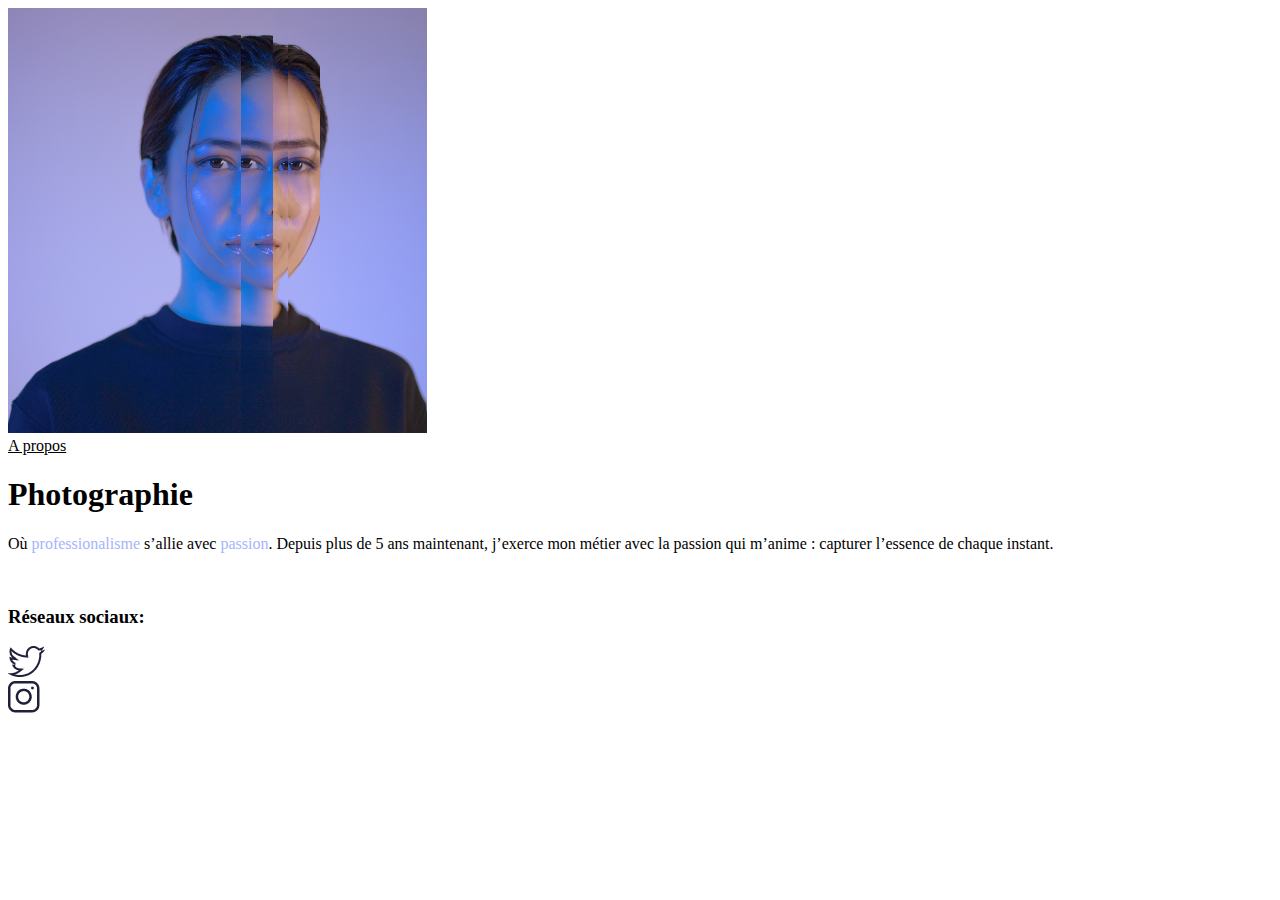
==== code_openclass/index.html @ 9b644bce "web1" ====
<!DOCTYPE html>
<html lang="fr">
    <head>
        <meta charset="utf-8">
        <title>Accueil - Robbie Lens Photographie</title>
        <link rel="stylesheet" href="style.css">
    </head>

    <body>
        <div>
            <img src="image/robbie-lens.png" title="Robbie Lens" alt="Robbie Lens">
            <br>
            <a href="a-propos.html">A propos</a>
        </div>
        <h1>Photographie</h1>
        <p>
            Où <span class="important">professionalisme</span> s’allie avec <span class="important">passion</span>. 
            Depuis plus de 5 ans maintenant, j’exerce 
            mon métier avec la passion qui m’anime : 
            capturer l’essence de chaque instant.
        </p>
        <br>
        <h3>Réseaux sociaux:</h3>
        <a target="_blank" href="https://twitter.com/">
            <img src="image/twitter.png" title="X" alt="X">
        </a>
        <br>
        <a target="_blank" href="https://www.instagram.com/">
            <img src="image/instagram.png" title="Insta" alt="Insta">
        </a>
    </body>

</html>
---- code_openclass/style.css ----
a {
    color: black;
}

.important {
    color: #a5b4fc;
}
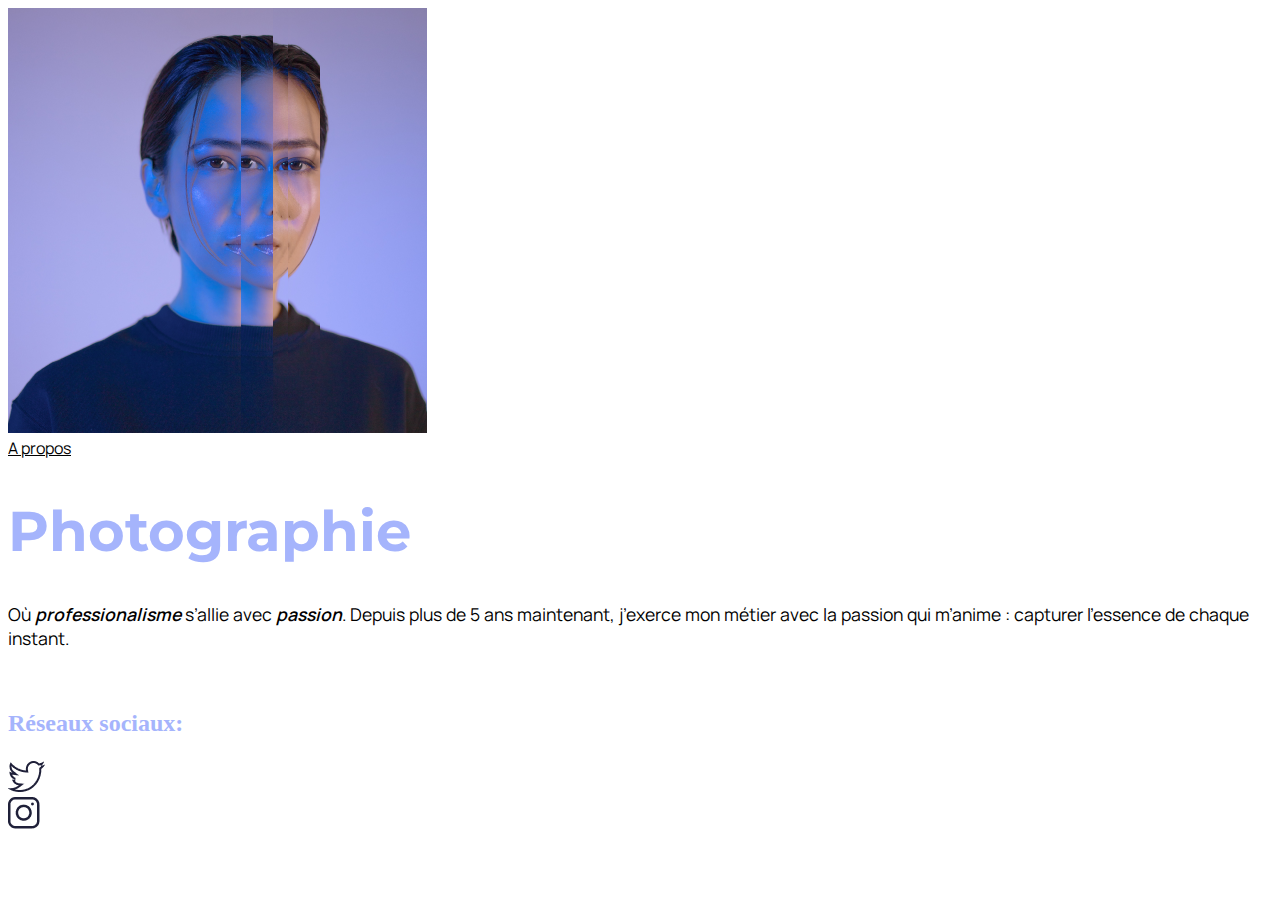
==== commit cd613608: "web" ====
--- a/code_openclass/index.html
+++ b/code_openclass/index.html
@@ -4,8 +4,13 @@
         <meta charset="utf-8">
         <title>Accueil - Robbie Lens Photographie</title>
         <link rel="stylesheet" href="style.css">
+        <link rel="preconnect" href="https://fonts.googleapis.com">
+        <link rel="preconnect" href="https://fonts.gstatic.com" crossorigin>
+        <link href="https://fonts.googleapis.com/css2?family=Montserrat:ital,wght@0,100..900;1,100..900&display=swap" rel="stylesheet">
+        <link rel="preconnect" href="https://fonts.googleapis.com">
+        <link rel="preconnect" href="https://fonts.gstatic.com" crossorigin>
+        <link href="https://fonts.googleapis.com/css2?family=Manrope:wght@200..800&family=Montserrat:ital,wght@0,100..900;1,100..900&display=swap" rel="stylesheet">
     </head>
-
     <body>
         <div>
             <img src="image/robbie-lens.png" title="Robbie Lens" alt="Robbie Lens">
@@ -14,7 +19,7 @@
         </div>
         <h1>Photographie</h1>
         <p>
-            Où <span class="important">professionalisme</span> s’allie avec <span class="important">passion</span>. 
+            Où <em>professionalisme</em> s’allie avec <em>passion</em>. 
             Depuis plus de 5 ans maintenant, j’exerce 
             mon métier avec la passion qui m’anime : 
             capturer l’essence de chaque instant.
--- a/code_openclass/style.css
+++ b/code_openclass/style.css
@@ -1,7 +1,37 @@
 a {
     color: black;
+    font-size: 1em;
+    font-family: "Manrope";
 }
 
-.important {
-    color: #a5b4fc;
+p {
+    font-size: 1.1em;
+    font-family: "Manrope"; 
+}
+
+h1 {
+    color: #A5B4FC;
+    font-size: 3.5em;
+    font-family: "Montserrat";    
+}
+
+h2 {
+    color: #A5B4FC;
+    font-size: 2.5em;
+    font-family: "Monserrat";
+}
+
+h3 {
+    color: #A5B4FC;
+    font-size: 1.5em;
+    font-family: "Monserrat";
+}
+
+ul {
+    font-size: 1em;
+    font-family: "Manrope";
+}
+
+em {
+    font-weight: 600;
 }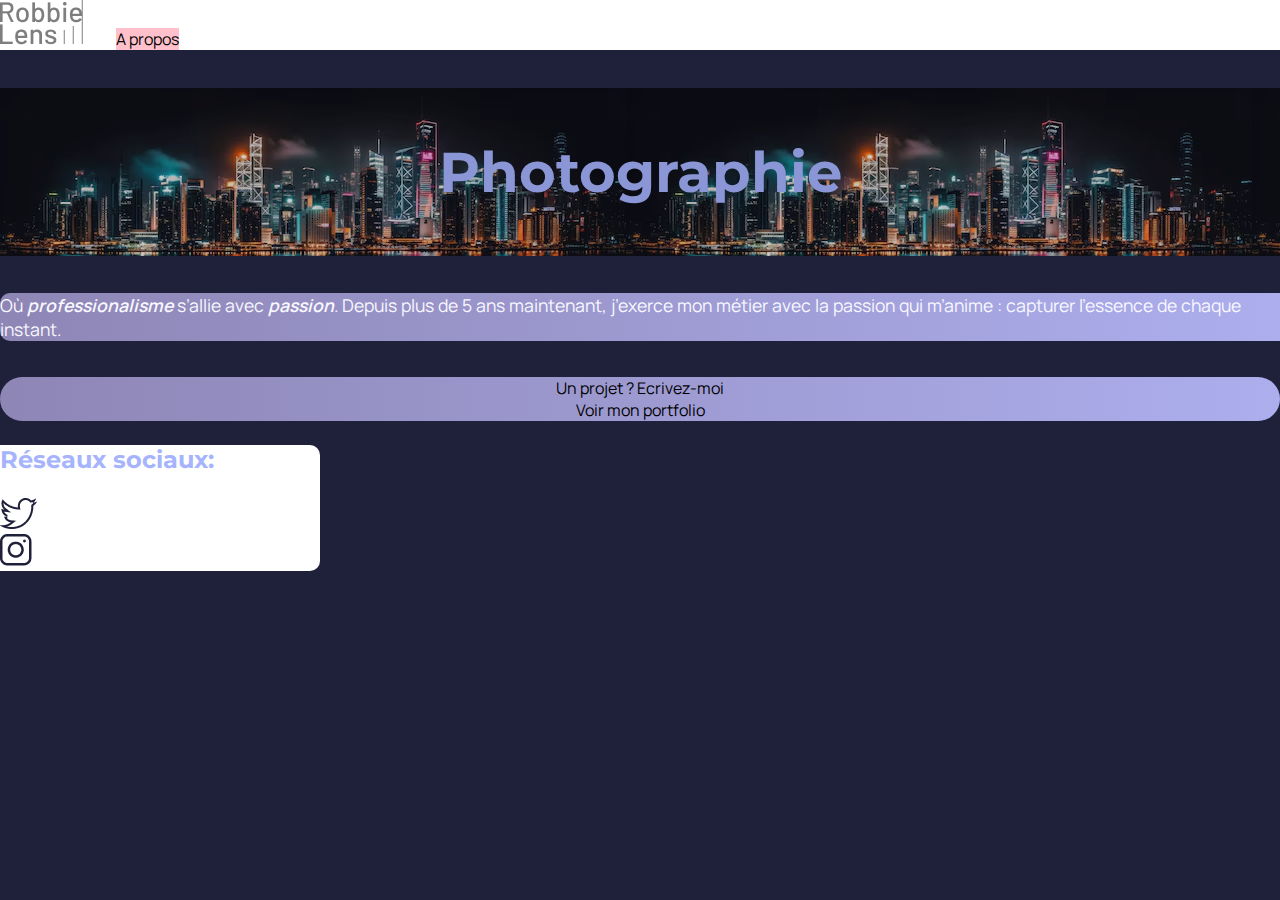
==== commit 505202b0: "web" ====
--- a/code_openclass/index.html
+++ b/code_openclass/index.html
@@ -12,27 +12,40 @@
         <link href="https://fonts.googleapis.com/css2?family=Manrope:wght@200..800&family=Montserrat:ital,wght@0,100..900;1,100..900&display=swap" rel="stylesheet">
     </head>
     <body>
-        <div>
-            <img src="image/robbie-lens.png" title="Robbie Lens" alt="Robbie Lens">
+        <header>
+            <div>
+                <a href="index.html">
+                    <img class="link_logo" src="image/logo.png" title="accueil" alt="logo">
+                </a>
+                <a class="a-propos" href="a-propos.html">A propos</a>
+            </div>
+        </header>
+        <main>
+            <h1 class="banniere">Photographie</h1>
+            <p>
+                Où <em>professionalisme</em> s’allie avec <em>passion</em>. 
+                Depuis plus de 5 ans maintenant, j’exerce 
+                mon métier avec la passion qui m’anime : 
+                capturer l’essence de chaque instant.
+            </p>
             <br>
-            <a href="a-propos.html">A propos</a>
-        </div>
-        <h1>Photographie</h1>
-        <p>
-            Où <em>professionalisme</em> s’allie avec <em>passion</em>. 
-            Depuis plus de 5 ans maintenant, j’exerce 
-            mon métier avec la passion qui m’anime : 
-            capturer l’essence de chaque instant.
-        </p>
-        <br>
-        <h3>Réseaux sociaux:</h3>
-        <a target="_blank" href="https://twitter.com/">
-            <img src="image/twitter.png" title="X" alt="X">
-        </a>
-        <br>
-        <a target="_blank" href="https://www.instagram.com/">
-            <img src="image/instagram.png" title="Insta" alt="Insta">
-        </a>
+            <div class="com">
+                <a href="">Un projet ? Ecrivez-moi</a>
+                <br>
+                <a href="">Voir mon portfolio</a>
+            </div>
+        </main>
+        <footer>
+            <div class="reseaux">
+                <h3>Réseaux sociaux:</h3>
+                    <a target="_blank" href="https://twitter.com/">
+                        <img class="link_logo" src="image/twitter.png" title="X" alt="X">
+                    </a>
+                    <br>
+                    <a target="_blank" href="https://www.instagram.com/">
+                        <img class="link_logo" src="image/instagram.png" title="Insta" alt="Insta">
+                    </a>
+            </div>
+        </footer>
     </body>
-
 </html>--- a/code_openclass/style.css
+++ b/code_openclass/style.css
@@ -1,7 +1,30 @@
+body {
+    background-color: #1F2039;
+    color: white;
+    margin: 0;
+}
+
+div {
+    background-color: white;
+    color: #242424;
+}
+
+p, ul {
+    background:linear-gradient(90deg, #8E86B5, #ACAEED);
+    border-radius: 10px 0px 0px 10px;
+    color: #F9F8FF;
+}
+
 a {
-    color: black;
     font-size: 1em;
     font-family: "Manrope";
+    text-decoration: none;
+}
+
+a:visited {
+    font-size: 1em;
+    font-family: "Manrope";
+    color: black;
 }
 
 p {
@@ -18,13 +41,14 @@
 h2 {
     color: #A5B4FC;
     font-size: 2.5em;
-    font-family: "Monserrat";
+    font-family: "Montserrat";
+    margin: 5px 0 5px 0;
 }
 
 h3 {
     color: #A5B4FC;
     font-size: 1.5em;
-    font-family: "Monserrat";
+    font-family: "Montserrat";
 }
 
 ul {
@@ -34,4 +58,63 @@
 
 em {
     font-weight: 600;
-}+}
+
+.com {
+    background:linear-gradient(90deg, #8E86B5, #ACAEED);
+    border-radius: 50px;
+    color: white;
+    font-family: "Manrope";
+    text-align: center;
+}
+
+.com:hover {
+    text-decoration: none;
+    font-weight: 900;
+}
+
+.a-propos {
+    color: black;
+    margin: 30px 30px 30px 30px;
+    padding: auto;
+    background-color: pink;
+    
+}
+
+.a-propos:visited {
+    color: black;
+}
+
+.a-propos:hover {
+    font-weight: 900;
+    text-decoration: none;
+}
+
+
+.presentation {
+    border-right: 1px #8e86b5 solid;
+    border-bottom: 1px #8e86b5 solid;
+    background-color: #1F2039;
+}
+
+.link_logo:hover {
+    opacity: 0.5;
+}
+
+.photo_robbie {
+    background-image: cover center;
+}
+
+.banniere {
+    background-image: url(image/city.jpg);
+    padding: 50px;
+    opacity: 0.8; 
+    text-align: center;
+}
+
+.reseaux {
+    background-image: white;
+    border-radius: 0px 10px 10px 0px;
+    color: #F9F8FF;
+    width: 25%;
+}
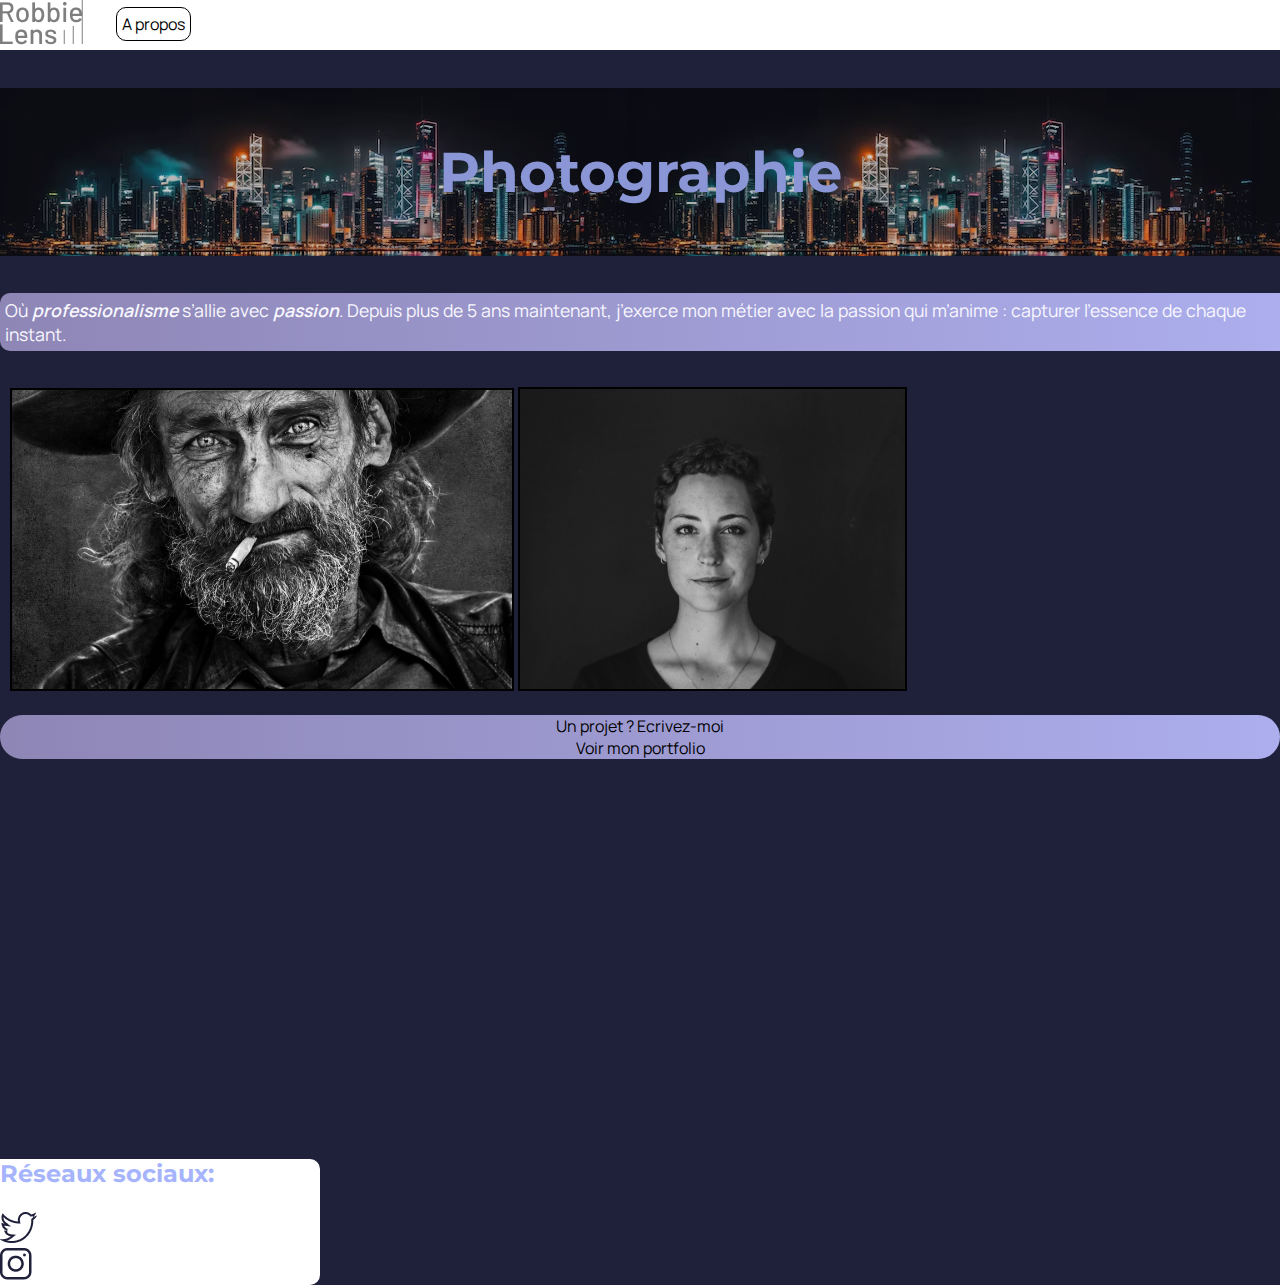
==== commit a99c8c52: "web" ====
--- a/code_openclass/index.html
+++ b/code_openclass/index.html
@@ -13,12 +13,10 @@
     </head>
     <body>
         <header>
-            <div>
-                <a href="index.html">
-                    <img class="link_logo" src="image/logo.png" title="accueil" alt="logo">
-                </a>
-                <a class="a-propos" href="a-propos.html">A propos</a>
-            </div>
+            <a href="index.html">
+                <img class="link_logo" src="image/logo.png" title="accueil" alt="logo">
+            </a>
+            <a class="a-propos" href="a-propos.html">A propos</a>
         </header>
         <main>
             <h1 class="banniere">Photographie</h1>
@@ -29,6 +27,10 @@
                 capturer l’essence de chaque instant.
             </p>
             <br>
+            <div class="demo-photo">
+                <img class="photo1" src="image/photo1" title="Photo homme âgé" alt="photo1">
+                <img class="photo2" src="image/photo2" title="Photo femme" alt="photo2">
+            </div>
             <div class="com">
                 <a href="">Un projet ? Ecrivez-moi</a>
                 <br>
@@ -38,13 +40,13 @@
         <footer>
             <div class="reseaux">
                 <h3>Réseaux sociaux:</h3>
-                    <a target="_blank" href="https://twitter.com/">
-                        <img class="link_logo" src="image/twitter.png" title="X" alt="X">
-                    </a>
-                    <br>
-                    <a target="_blank" href="https://www.instagram.com/">
-                        <img class="link_logo" src="image/instagram.png" title="Insta" alt="Insta">
-                    </a>
+                <a target="_blank" href="https://twitter.com/">
+                    <img class="link_logo" src="image/twitter.png" title="X" alt="X">
+                </a>
+                <br>
+                <a target="_blank" href="https://www.instagram.com/">
+                    <img class="link_logo" src="image/instagram.png" title="Insta" alt="Insta">
+                </a>
             </div>
         </footer>
     </body>
--- a/code_openclass/style.css
+++ b/code_openclass/style.css
@@ -1,14 +1,18 @@
+
 body {
     background-color: #1F2039;
     color: white;
     margin: 0;
 }
 
-div {
+header {
     background-color: white;
-    color: #242424;
 }
 
+main {
+    height: 25%;
+    width: auto;
+}
 p, ul {
     background:linear-gradient(90deg, #8E86B5, #ACAEED);
     border-radius: 10px 0px 0px 10px;
@@ -30,12 +34,19 @@
 p {
     font-size: 1.1em;
     font-family: "Manrope"; 
+    padding: 5px;
 }
 
 h1 {
     color: #A5B4FC;
     font-size: 3.5em;
     font-family: "Montserrat";    
+}
+
+.h1-propos {
+    margin-left: 450px;
+    position: relative;
+    bottom: 300px;
 }
 
 h2 {
@@ -75,9 +86,12 @@
 
 .a-propos {
     color: black;
-    margin: 30px 30px 30px 30px;
-    padding: auto;
-    background-color: pink;
+    padding: 5px;
+    margin-left: 30px;
+    position: relative;
+    bottom: 15px;
+    border: 1.5px black solid;
+    border-radius: 10px;
     
 }
 
@@ -95,14 +109,18 @@
     border-right: 1px #8e86b5 solid;
     border-bottom: 1px #8e86b5 solid;
     background-color: #1F2039;
+    position: relative;
+    bottom: 180px;
 }
 
 .link_logo:hover {
     opacity: 0.5;
 }
 
-.photo_robbie {
-    background-image: cover center;
+.photo-robbie {
+    background-image: cover center; 
+    width: 350px;  
+    height: auto;
 }
 
 .banniere {
@@ -113,8 +131,27 @@
 }
 
 .reseaux {
+    background-color: white;
     background-image: white;
     border-radius: 0px 10px 10px 0px;
     color: #F9F8FF;
     width: 25%;
+    margin-top: 400px;
 }
+
+.demo-photo {
+    margin-bottom: 20px;
+}
+
+.photo1 {
+    width: 500px;
+    height: auto;
+    margin-left: 10px;
+    border: 2px solid black;
+}
+
+.photo2 {
+    width: 385px;
+    height: auto;
+    border: 2px solid black;
+}
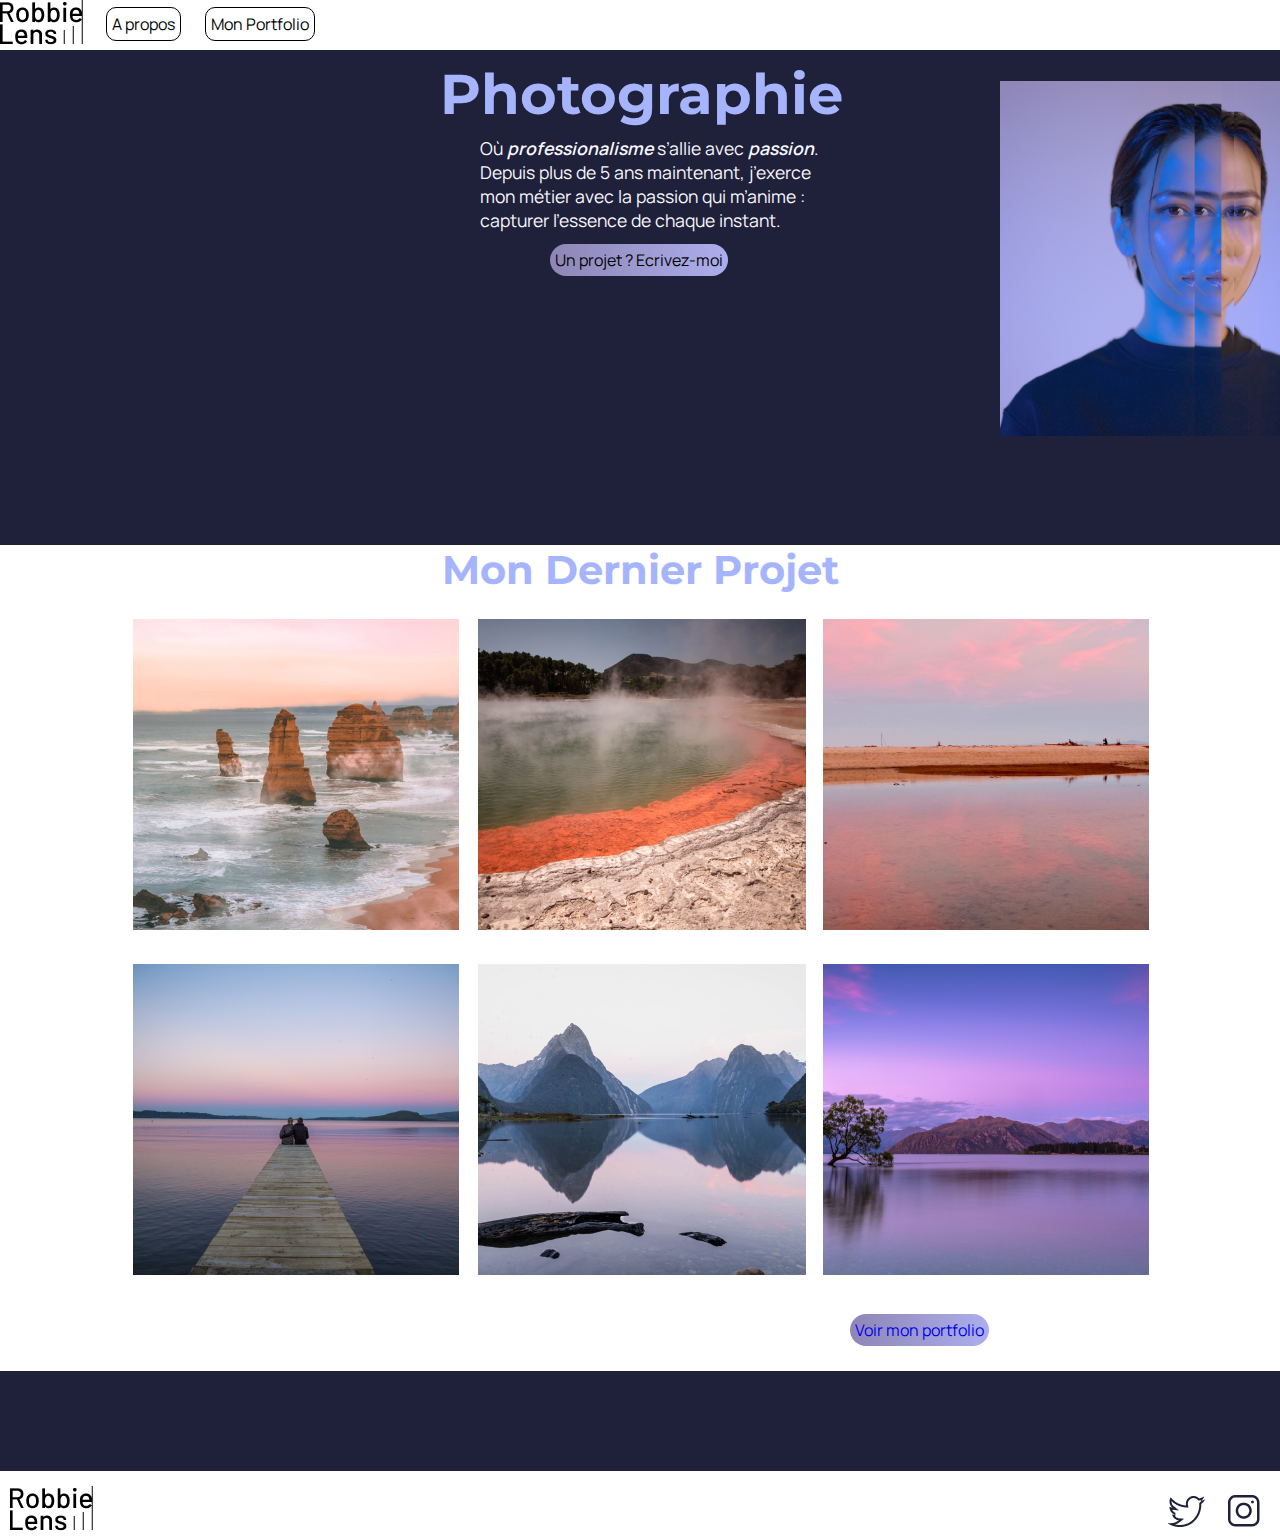
==== commit 604d04be: "web" ====
--- a/code_openclass/index.html
+++ b/code_openclass/index.html
@@ -4,6 +4,7 @@
         <meta charset="utf-8">
         <title>Accueil - Robbie Lens Photographie</title>
         <link rel="stylesheet" href="style.css">
+        <link rel="stylesheet" href="index.css">
         <link rel="preconnect" href="https://fonts.googleapis.com">
         <link rel="preconnect" href="https://fonts.gstatic.com" crossorigin>
         <link href="https://fonts.googleapis.com/css2?family=Montserrat:ital,wght@0,100..900;1,100..900&display=swap" rel="stylesheet">
@@ -17,36 +18,64 @@
                 <img class="link_logo" src="image/logo.png" title="accueil" alt="logo">
             </a>
             <a class="a-propos" href="a-propos.html">A propos</a>
+            <a class="monportfolio" href="portfolio.html">Mon Portfolio</a> 
         </header>
         <main>
-            <h1 class="banniere">Photographie</h1>
-            <p>
-                Où <em>professionalisme</em> s’allie avec <em>passion</em>. 
-                Depuis plus de 5 ans maintenant, j’exerce 
-                mon métier avec la passion qui m’anime : 
-                capturer l’essence de chaque instant.
-            </p>
-            <br>
-            <div class="demo-photo">
-                <img class="photo1" src="image/photo1" title="Photo homme âgé" alt="photo1">
-                <img class="photo2" src="image/photo2" title="Photo femme" alt="photo2">
+            <div class="banniere">
+                <h1 class="h1-index">Photographie</h1>
+                <p class="p-index">
+                    Où <em>professionalisme</em> s’allie avec <em>passion</em>. <br>
+                    Depuis plus de 5 ans maintenant, j’exerce <br>
+                    mon métier avec la passion qui m’anime : <br>
+                    capturer l’essence de chaque instant.
+                </p>
+                <a class="com" href="">Un projet ? Ecrivez-moi</a>
+                <img class="photo-robbie1" src="image/robbie-lens.png" alt="Robbie Lens">
             </div>
-            <div class="com">
-                <a href="">Un projet ? Ecrivez-moi</a>
-                <br>
-                <a href="">Voir mon portfolio</a>
+            <h2 class="h2-index">Mon Dernier Projet</h2>
+            <div class="photos-paysage">
+                <a class="photo-link1" href="portfolio.html" alt="paysage1">
+                    <img class="paysage" src="image/portfolio/element-1.png" alt="paysage1">
+                    <div class="voir-photo1">Voir la photo</div>
+                </a>
+                <a class="photo-link1" href="portfolio.html" alt="paysage1">
+                    <img class="paysage" src="image/portfolio/element-2.png" alt="paysage2">
+                    <div class="voir-photo1">Voir la photo</div>
+                </a>
+                <a class="photo-link1" href="portfolio.html" alt="paysage1">
+                    <img class="paysage" src="image/portfolio/element-3.png" alt="paysage3">
+                    <div class="voir-photo1">Voir la photo</div>
+                </a>
+                <a class="photo-link1" href="portfolio.html" alt="paysage1">
+                    <img class="paysage" src="image/portfolio/element-4.png" alt="paysage4">
+                    <div class="voir-photo1">Voir la photo</div>
+                </a>
+                <a class="photo-link1" href="portfolio.html" alt="paysage1">
+                    <img class="paysage" src="image/portfolio/element-5.png" alt="paysage5">
+                    <div class="voir-photo1">Voir la photo</div>
+                </a>
+                <a class="photo-link1" href="portfolio.html" alt="paysage1">
+                    <img class="paysage" src="image/portfolio/element-6.png" alt="paysage6">
+                    <div class="voir-photo1">Voir la photo</div>
+                </a>
+            </div>
+            <div class="port">
+                <a class="voir-portfolio" href="portfolio.html">Voir mon portfolio</a>
             </div>
         </main>
         <footer>
             <div class="reseaux">
-                <h3>Réseaux sociaux:</h3>
-                <a target="_blank" href="https://twitter.com/">
-                    <img class="link_logo" src="image/twitter.png" title="X" alt="X">
+                <a href="index.html">
+                    <img class="logo-reseaux" src="image/logo.png" alt="logo">
                 </a>
-                <br>
-                <a target="_blank" href="https://www.instagram.com/">
-                    <img class="link_logo" src="image/instagram.png" title="Insta" alt="Insta">
-                </a>
+                <div class="link-logo">
+                    <a target="_blank" href="https://twitter.com/">
+                        <img class="link_x" src="image/twitter.png" title="X" alt="X">
+                    </a>
+                    <a target="_blank" href="https://www.instagram.com/">
+                        <img class="link_insta" src="image/instagram.png" title="Insta" alt="Insta">
+                    </a>
+                </div>
             </div>
         </footer>
     </body>
--- a/code_openclass/style.css
+++ b/code_openclass/style.css
@@ -13,10 +13,9 @@
     height: 25%;
     width: auto;
 }
-p, ul {
-    background:linear-gradient(90deg, #8E86B5, #ACAEED);
-    border-radius: 10px 0px 0px 10px;
+p {
     color: #F9F8FF;
+    text-align: center;
 }
 
 a {
@@ -43,12 +42,6 @@
     font-family: "Montserrat";    
 }
 
-.h1-propos {
-    margin-left: 450px;
-    position: relative;
-    bottom: 300px;
-}
-
 h2 {
     color: #A5B4FC;
     font-size: 2.5em;
@@ -71,23 +64,10 @@
     font-weight: 600;
 }
 
-.com {
-    background:linear-gradient(90deg, #8E86B5, #ACAEED);
-    border-radius: 50px;
-    color: white;
-    font-family: "Manrope";
-    text-align: center;
-}
-
-.com:hover {
-    text-decoration: none;
-    font-weight: 900;
-}
-
 .a-propos {
     color: black;
     padding: 5px;
-    margin-left: 30px;
+    margin-left: 20px;
     position: relative;
     bottom: 15px;
     border: 1.5px black solid;
@@ -102,56 +82,81 @@
 .a-propos:hover {
     font-weight: 900;
     text-decoration: none;
+    border: 2px black solid;
+
 }
 
-
-.presentation {
-    border-right: 1px #8e86b5 solid;
-    border-bottom: 1px #8e86b5 solid;
-    background-color: #1F2039;
-    position: relative;
-    bottom: 180px;
+.logo-reseaux {
+    padding-left: 10px;
+}
+.link_insta {
+    padding: 5px 20px 0px 20px;
 }
 
-.link_logo:hover {
+.link-logo {
+    text-align: right;
+}
+
+.logo-reseaux, .link-logo {
+    flex: 1; 
+}
+
+.link_x:hover {
     opacity: 0.5;
 }
 
-.photo-robbie {
-    background-image: cover center; 
-    width: 350px;  
-    height: auto;
-}
-
-.banniere {
-    background-image: url(image/city.jpg);
-    padding: 50px;
-    opacity: 0.8; 
-    text-align: center;
+.link_insta:hover {
+    opacity: 0.5;
 }
 
 .reseaux {
     background-color: white;
-    background-image: white;
-    border-radius: 0px 10px 10px 0px;
-    color: #F9F8FF;
-    width: 25%;
-    margin-top: 400px;
+    padding-top: 15px;
+    margin-top: 100px;
+    display: flex;
+    flex-flow: row wrap;
+    justify-content: space-between;
+    align-items: center;
 }
 
-.demo-photo {
-    margin-bottom: 20px;
+.monportfolio {
+    color: black;
+    padding: 5px;
+    margin-left: 20px;
+    position: relative;
+    bottom: 15px;
+    border: 1.5px black solid;
+    border-radius: 10px;
 }
 
-.photo1 {
-    width: 500px;
-    height: auto;
-    margin-left: 10px;
-    border: 2px solid black;
+.monportfolio:visited {
+    color: black;
 }
 
-.photo2 {
-    width: 385px;
-    height: auto;
-    border: 2px solid black;
+.monportfolio:hover {
+    font-weight: 900;
+    text-decoration: none;
+    border: 2px black solid;
 }
+
+
+.photos-paysage {
+    position: relative;
+    display: flex;
+    flex-flow: row wrap;
+    display: grid;
+    grid-template-columns: 325px 325px 325px;
+    grid-template-rows: 325px 325px;
+    grid-auto-rows: 1fr;
+    justify-content: center;
+    gap: 20px;
+    background-color: white;
+    padding: 20px 0px 20px 0px;
+    margin-top: -10px;
+}
+
+
+
+
+
+
--- a/code_openclass/index.css
+++ b/code_openclass/index.css
@@ -0,0 +1,93 @@
+
+.h1-index {
+    padding: 20px 500px 0px 450px;
+    margin: -10px;
+}
+
+.p-index {
+    text-align: left;
+    padding: 0px 700px 0px 480px;
+    min-width: 400px;
+}
+
+.photo-robbie1 {
+    display: flex;
+    flex-flow: row wrap;
+    padding: 10px 50px 10px 1000px;
+    position: relative;
+    bottom: 200px;
+    width: 350px;  
+    height: auto;
+    border-right: 2px #8E86B5 solid;
+}
+
+.com {
+    background:linear-gradient(90deg, #8E86B5, #ACAEED);
+    border-radius: 50px;
+    font-family: "Manrope";
+    text-align: center;
+    padding: 5px;
+    margin-left: 550px;
+    margin-top: 10px;
+}
+
+.com:hover {
+    text-decoration: none;
+    font-weight: 900;
+}
+
+.voir-portfolio {
+    background:linear-gradient(90deg, #8E86B5, #ACAEED);
+    border-radius: 50px;
+    padding: 5px;
+    font-family: "Manrope";
+    text-align: center;
+    margin-left: 850px;
+}
+
+.port {
+    background-color: white;
+    padding: 10px 0px 30px 0px;
+
+}
+
+.voir-portfolio:hover {
+    text-decoration: none;
+    font-weight: 900;
+}
+
+.banniere {
+    max-height: 500px;
+}
+
+.h2-index {
+    text-align: center;
+    background-color: white;
+    padding-bottom: 10px;
+}
+
+.photo-link1{
+    position: relative;
+    margin-bottom: 13px;
+}
+
+.voir-photo1 {
+    background-color: black;
+    color: white;
+    opacity: 70%;
+    position: absolute;
+    top: 0;
+    right: 0;
+    bottom: 0;
+    left: 0;
+    display: flex;
+    justify-content: center;
+    text-align: center;
+    align-items: center;
+    font-size: 1.5em;
+    display: none;
+}
+
+.photo-link1:hover .voir-photo1 {
+    display: flex;
+}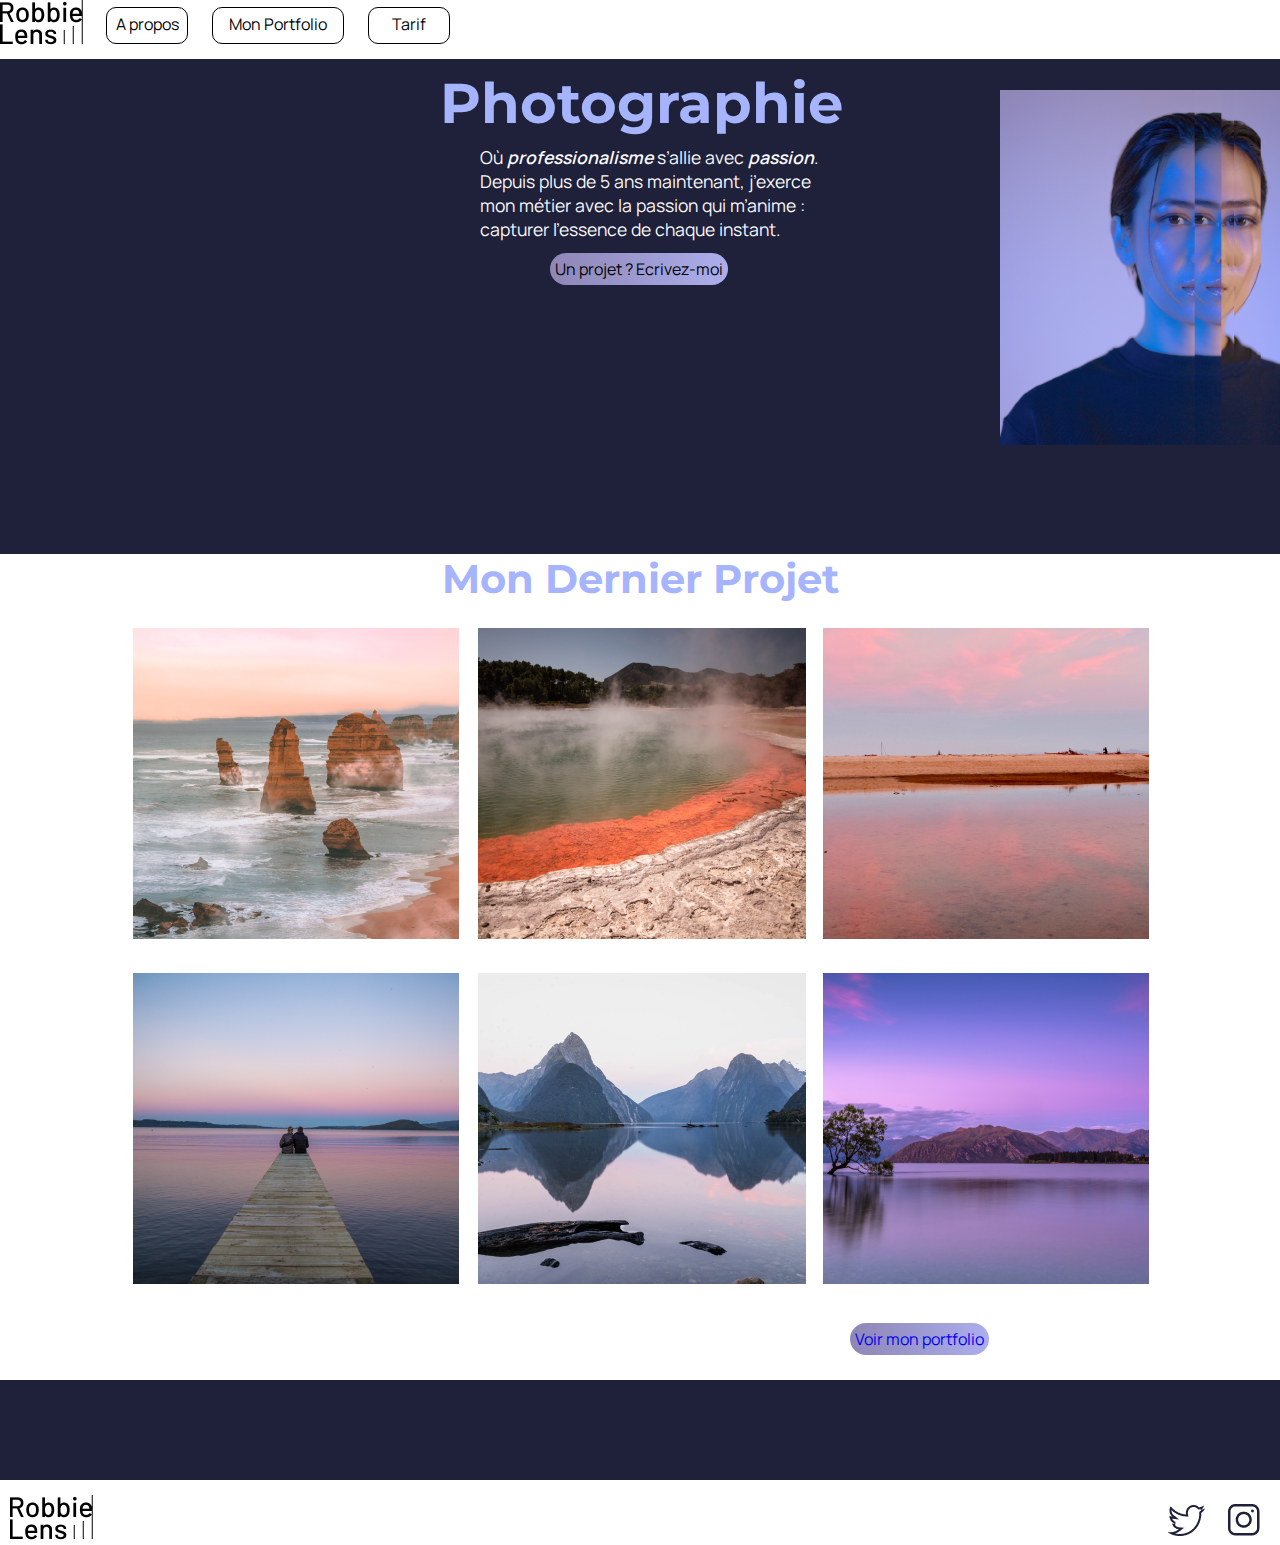
==== commit ad1acacb: "web" ====
--- a/code_openclass/index.html
+++ b/code_openclass/index.html
@@ -19,6 +19,8 @@
             </a>
             <a class="a-propos" href="a-propos.html">A propos</a>
             <a class="monportfolio" href="portfolio.html">Mon Portfolio</a> 
+            <a class="head-tarif" href="tarif.html">Tarif</a>
+
         </header>
         <main>
             <div class="banniere">
--- a/code_openclass/style.css
+++ b/code_openclass/style.css
@@ -55,6 +55,12 @@
     font-family: "Montserrat";
 }
 
+h4 {
+    color: #A5B4FC;
+    font-size: 1em;
+    font-family: "Montserrat";
+}
+
 ul {
     font-size: 1em;
     font-family: "Manrope";
@@ -65,6 +71,10 @@
 }
 
 .a-propos {
+    display: inline-block;
+    height: 25px;
+    width: 70px;
+    text-align: center;
     color: black;
     padding: 5px;
     margin-left: 20px;
@@ -84,6 +94,30 @@
     text-decoration: none;
     border: 2px black solid;
 
+}
+
+.head-tarif {
+    display: inline-block;
+    height: 25px;
+    width: 70px;
+    text-align: center;
+    color: black;
+    padding: 5px;
+    margin-left: 20px;
+    position: relative;
+    bottom: 15px;
+    border: 1.5px black solid;
+    border-radius: 10px;
+}
+
+.head-tarif:visited {
+    color: black;
+}
+
+.head-tarif:hover {
+    font-weight: 900;
+    text-decoration: none;
+    border: 2px black solid;
 }
 
 .logo-reseaux {
@@ -120,6 +154,10 @@
 }
 
 .monportfolio {
+    display: inline-block;
+    height: 25px;
+    width: 120px;
+    text-align: center;
     color: black;
     padding: 5px;
     margin-left: 20px;
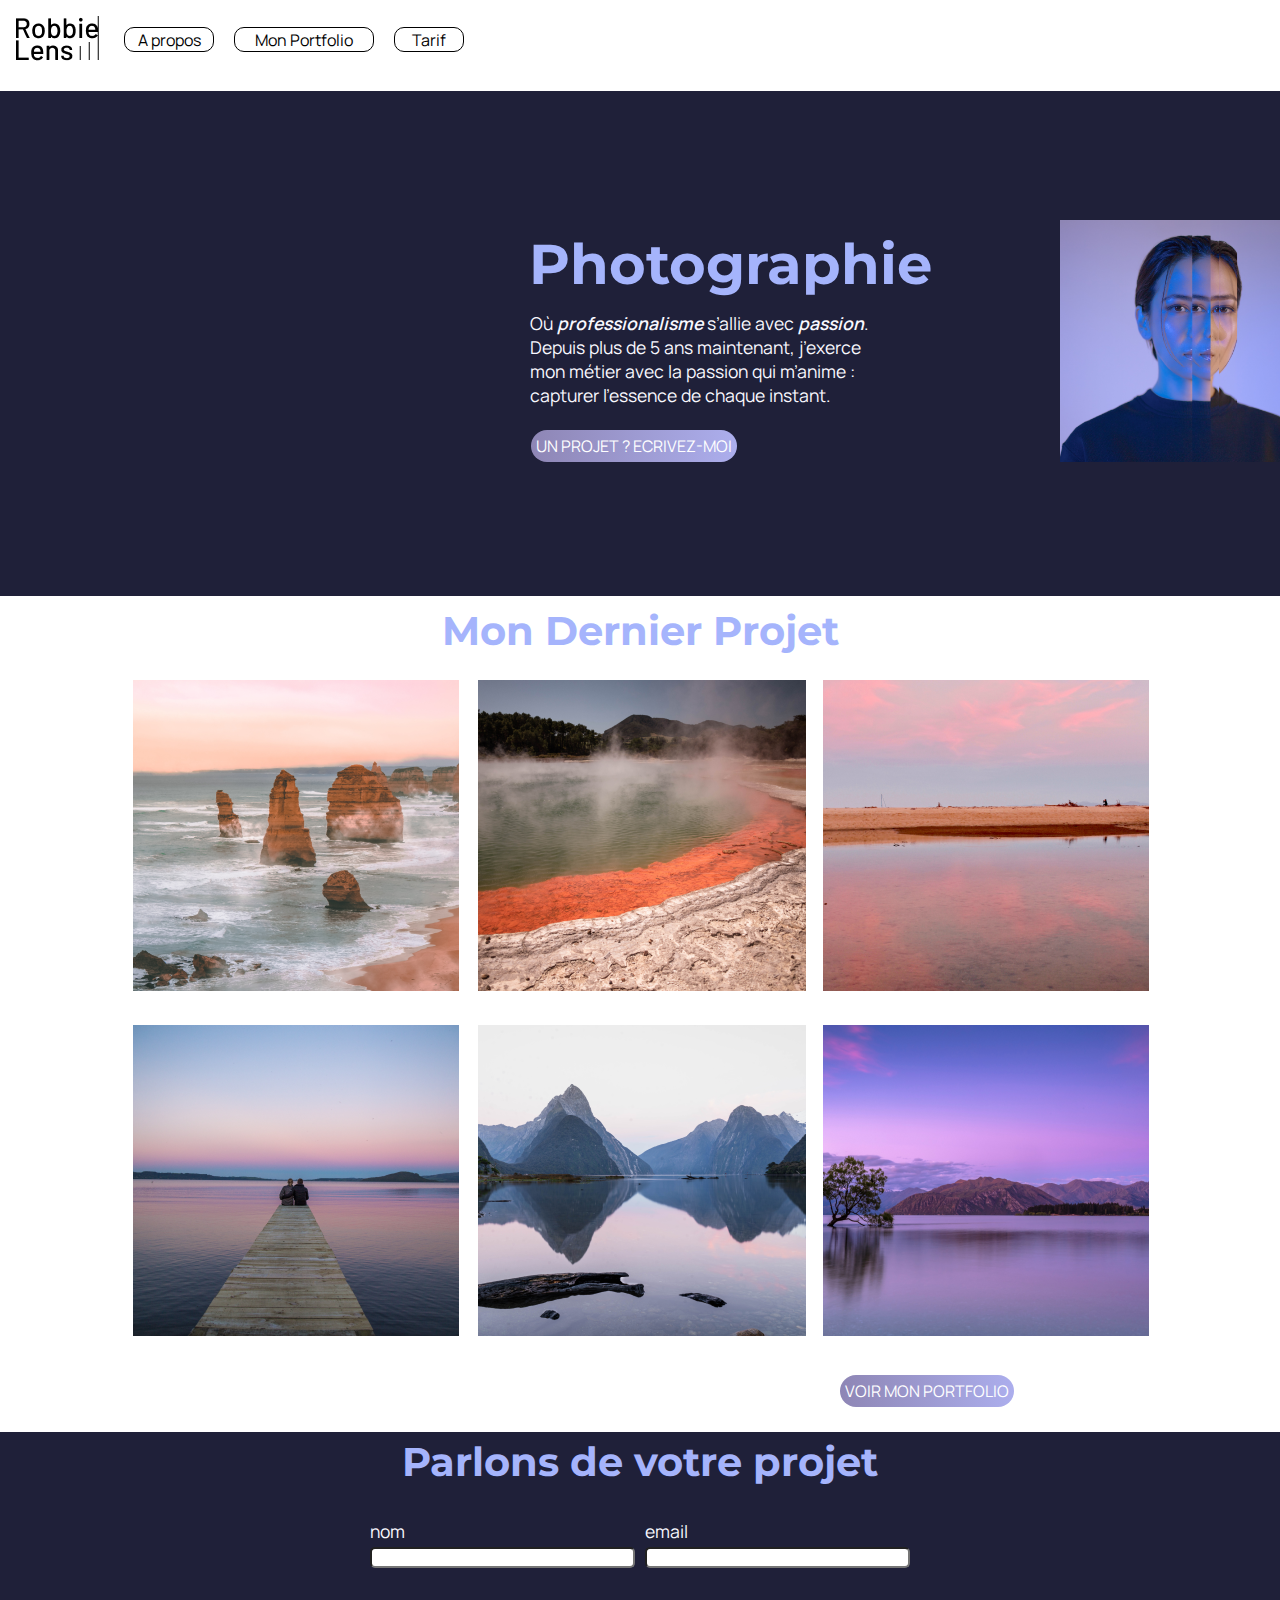
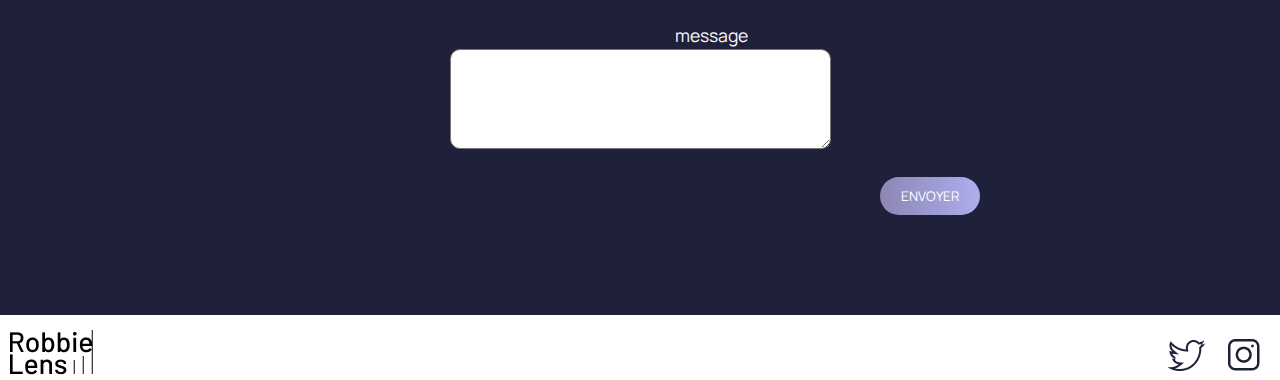
==== commit 92669b3a: "web" ====
--- a/code_openclass/index.html
+++ b/code_openclass/index.html
@@ -2,6 +2,7 @@
 <html lang="fr">
     <head>
         <meta charset="utf-8">
+        <meta name="viewport" content="width=device-width, initiale-scale=1.0">
         <title>Accueil - Robbie Lens Photographie</title>
         <link rel="stylesheet" href="style.css">
         <link rel="stylesheet" href="index.css">
@@ -17,21 +18,24 @@
             <a href="index.html">
                 <img class="link_logo" src="image/logo.png" title="accueil" alt="logo">
             </a>
-            <a class="a-propos" href="a-propos.html">A propos</a>
-            <a class="monportfolio" href="portfolio.html">Mon Portfolio</a> 
-            <a class="head-tarif" href="tarif.html">Tarif</a>
-
+            <div class="link-banniere">
+                <a class="a-propos" href="a-propos.html">A propos</a>
+                <a class="monportfolio" href="portfolio.html">Mon Portfolio</a> 
+                <a class="head-tarif" href="tarif.html">Tarif</a>
+            </div>
         </header>
         <main>
             <div class="banniere">
-                <h1 class="h1-index">Photographie</h1>
+                <div class="texte-banniere">
+                    <h1 class="h1-index">Photographie</h1>
                 <p class="p-index">
                     Où <em>professionalisme</em> s’allie avec <em>passion</em>. <br>
                     Depuis plus de 5 ans maintenant, j’exerce <br>
                     mon métier avec la passion qui m’anime : <br>
                     capturer l’essence de chaque instant.
                 </p>
-                <a class="com" href="">Un projet ? Ecrivez-moi</a>
+                <a class="com" href="">UN PROJET ? ECRIVEZ-MOI</a>
+                </div>
                 <img class="photo-robbie1" src="image/robbie-lens.png" alt="Robbie Lens">
             </div>
             <h2 class="h2-index">Mon Dernier Projet</h2>
@@ -62,8 +66,28 @@
                 </a>
             </div>
             <div class="port">
-                <a class="voir-portfolio" href="portfolio.html">Voir mon portfolio</a>
+                <a class="voir-portfolio" href="portfolio.html">VOIR MON PORTFOLIO</a>
             </div>
+            <section class="formulaire">
+                <h2>Parlons de votre projet</h2>
+                <form action="" method="get">
+                    <fieldset>
+                        <p>
+                            <label for="nom">nom</label>
+                            <input type="text" name="nom" id="nom" size="30" maxlenght="20" required>
+                        </p>
+                        <p>
+                            <label for="email">email</label>
+                            <input type="email" name="email" id="email" size="30" maxlength="20" required>
+                        </p>
+                    </fieldset>
+                        <p>
+                            <label class="message" for="message">message</label>
+                            <textarea name="message" id="message" required></textarea>
+                        </p>
+                    <input class="envoyer" type="submit" value="ENVOYER">
+                </form>
+            </section>
         </main>
         <footer>
             <div class="reseaux">
--- a/code_openclass/style.css
+++ b/code_openclass/style.css
@@ -1,12 +1,30 @@
+* {
+    box-sizing: border-box;
+}
 
 body {
     background-color: #1F2039;
     color: white;
     margin: 0;
+    max-width: 100%;
+    overflow-x: hidden;
 }
 
 header {
     background-color: white;
+    flex-direction: row;
+    align-items: center;
+    justify-content: center;
+    padding: 1em 0 0 1em;
+    gap: 30px;
+}
+
+.link-banniere {
+    display: flex;
+    flex-direction: row;
+    position: relative;
+    left: 5.5em;
+    bottom: 1.5em;
 }
 
 main {
@@ -27,7 +45,7 @@
 a:visited {
     font-size: 1em;
     font-family: "Manrope";
-    color: black;
+    color: white;
 }
 
 p {
@@ -73,7 +91,7 @@
 .a-propos {
     display: inline-block;
     height: 25px;
-    width: 70px;
+    width: 90px;
     text-align: center;
     color: black;
     padding: 5px;
@@ -82,7 +100,9 @@
     bottom: 15px;
     border: 1.5px black solid;
     border-radius: 10px;
-    
+    display: flex;
+    align-items: center;
+    justify-content: center;
 }
 
 .a-propos:visited {
@@ -108,6 +128,9 @@
     bottom: 15px;
     border: 1.5px black solid;
     border-radius: 10px;
+    display: flex;
+    align-items: center;
+    justify-content: center;
 }
 
 .head-tarif:visited {
@@ -156,7 +179,7 @@
 .monportfolio {
     display: inline-block;
     height: 25px;
-    width: 120px;
+    width: 140px;
     text-align: center;
     color: black;
     padding: 5px;
@@ -165,6 +188,9 @@
     bottom: 15px;
     border: 1.5px black solid;
     border-radius: 10px;
+    display: flex;
+    align-items: center;
+    justify-content: center;
 }
 
 .monportfolio:visited {
@@ -193,8 +219,13 @@
     margin-top: -10px;
 }
 
-
-
-
-
-
+@media  screen and (max-width: 1200px) {
+   body, html {
+    margin: 0;
+    padding: 0;
+    width: 100%;
+    overflow-x: hidden;
+   }
+}
+
+
--- a/code_openclass/index.css
+++ b/code_openclass/index.css
@@ -1,48 +1,47 @@
 
 .h1-index {
-    padding: 20px 500px 0px 450px;
+    padding: 20px 10% 0px 10%;
     margin: -10px;
 }
 
 .p-index {
     text-align: left;
-    padding: 0px 700px 0px 480px;
-    min-width: 400px;
+    padding: 5px 10% 5px 10%;
+    min-width: 500px;
 }
 
 .photo-robbie1 {
     display: flex;
-    flex-flow: row wrap;
-    padding: 10px 50px 10px 1000px;
-    position: relative;
-    bottom: 200px;
-    width: 350px;  
+    position: relative;
+    left: 35em;
+    width: 20%;  
     height: auto;
     border-right: 2px #8E86B5 solid;
+    padding-right: 1em;
 }
 
 .com {
     background:linear-gradient(90deg, #8E86B5, #ACAEED);
     border-radius: 50px;
-    font-family: "Manrope";
     text-align: center;
     padding: 5px;
-    margin-left: 550px;
-    margin-top: 10px;
+    position: relative;
+    right: 6em;
 }
 
 .com:hover {
-    text-decoration: none;
     font-weight: 900;
 }
 
 .voir-portfolio {
     background:linear-gradient(90deg, #8E86B5, #ACAEED);
+    color: white;
     border-radius: 50px;
     padding: 5px;
     font-family: "Manrope";
     text-align: center;
-    margin-left: 850px;
+    position: relative;
+    left: 52.5em;
 }
 
 .port {
@@ -57,13 +56,24 @@
 }
 
 .banniere {
-    max-height: 500px;
+    height: 500px;
+    display: flex;
+    align-items: center;
+}
+
+.texte-banniere {
+    display: flex;
+    flex-direction: column ;
+    align-items: center;
+    justify-content: space-around;
+    position: relative;
+    left: 30em;
 }
 
 .h2-index {
     text-align: center;
     background-color: white;
-    padding-bottom: 10px;
+    padding: 10px 0px 10px 0px;
 }
 
 .photo-link1{
@@ -90,4 +100,172 @@
 
 .photo-link1:hover .voir-photo1 {
     display: flex;
-}+}
+
+.formulaire h2 {
+    display: flex;
+    justify-content: center;
+}
+
+fieldset {
+    display: flex;
+    flex-direction: row;
+    justify-content: center;
+    border: none;
+}
+
+label {
+    display: flex;
+    flex-direction: column;
+    text-align: left;
+}
+
+textarea {
+    min-height: 100px;
+    min-width: 30%;
+    border-radius: 10px;
+}
+
+.envoyer {
+    background:linear-gradient(90deg, #8E86B5, #ACAEED);
+    color: white;
+    border: none;
+    border-radius: 50px;
+    padding: 10px;
+    font-family: "Manrope";
+    text-align: center;
+    position: relative;
+    left: 880px;
+    width: 100px;
+}
+
+.envoyer:hover {
+    font-weight: 900;
+}
+
+.message {
+    position: relative;
+    left: 670px;
+    padding-bottom: 2px;
+}
+
+
+input {
+    border-radius: 5px;
+    width: 100%;
+}
+
+@media screen and (max-width: 1200px) {
+
+   .h1-index, .p-index, .photo-robbie1, .com, .voir-portfolio, .envoyer {
+        padding: 5%;
+        margin: 0 auto;
+    }
+
+    .photo-robbie1 {
+        padding: 10px 5%;
+    }
+}
+
+@media screen and (max-width: 768px) {
+
+    .p-index {
+        padding: 5px 5% 5px;
+        min-width: auto;
+    }
+
+    .photo-robbie1 {
+        display: none;
+    }
+
+    .texte-banniere {
+        left: 0;
+        padding: 10px;
+        display: flex;
+        justify-content: center;
+        position: relative;
+        left: 10em;
+    }
+
+    .com, .voir-portfolio, .envoyer {
+        margin: 10px auto;
+        padding: 10px 5%;
+        width: 80%;
+    }
+
+    .com {
+        position: relative;
+        left: 0;
+    }
+
+    .photos-paysage {
+        display: flex;
+        flex-direction: column;
+        padding-left: 30%; 
+    }
+
+    .voir-photo1 {
+        width: 62%;
+        margin-bottom: 5px;
+    }
+
+    .photo-link1 {
+        width: 100%;
+        margin: 10px 0;
+    }
+
+    textarea {
+        min-width: 100%;
+    }
+
+    .envoyer {
+        width: 100%;
+    }
+
+    .message {
+        left: 0;
+    }
+}
+
+@media screen and (max-width: 480px) {
+    .h1-index {
+        font-size: 2em;
+    }
+
+    .p-index {
+        padding: 5px;
+        font-size: 1.2em;
+    }
+
+    .link-banniere {
+        padding-right: 100px;
+    }
+
+   .texte-banniere {
+    margin-left: -120px;
+   }
+
+   .photos-paysage {
+    padding-left: 15%;
+   }
+
+   .voir-photo1 {
+    width: 83%;
+   }
+
+    .com, .voir-portfolio {
+        font-size: 0.9em;
+    }
+
+    .photo-link1 {
+        margin: 5px 0;
+    }
+
+    .envoyer {
+        padding: 10px 2%;
+        font-size: 0.9em;
+    }
+}
+
+
+
